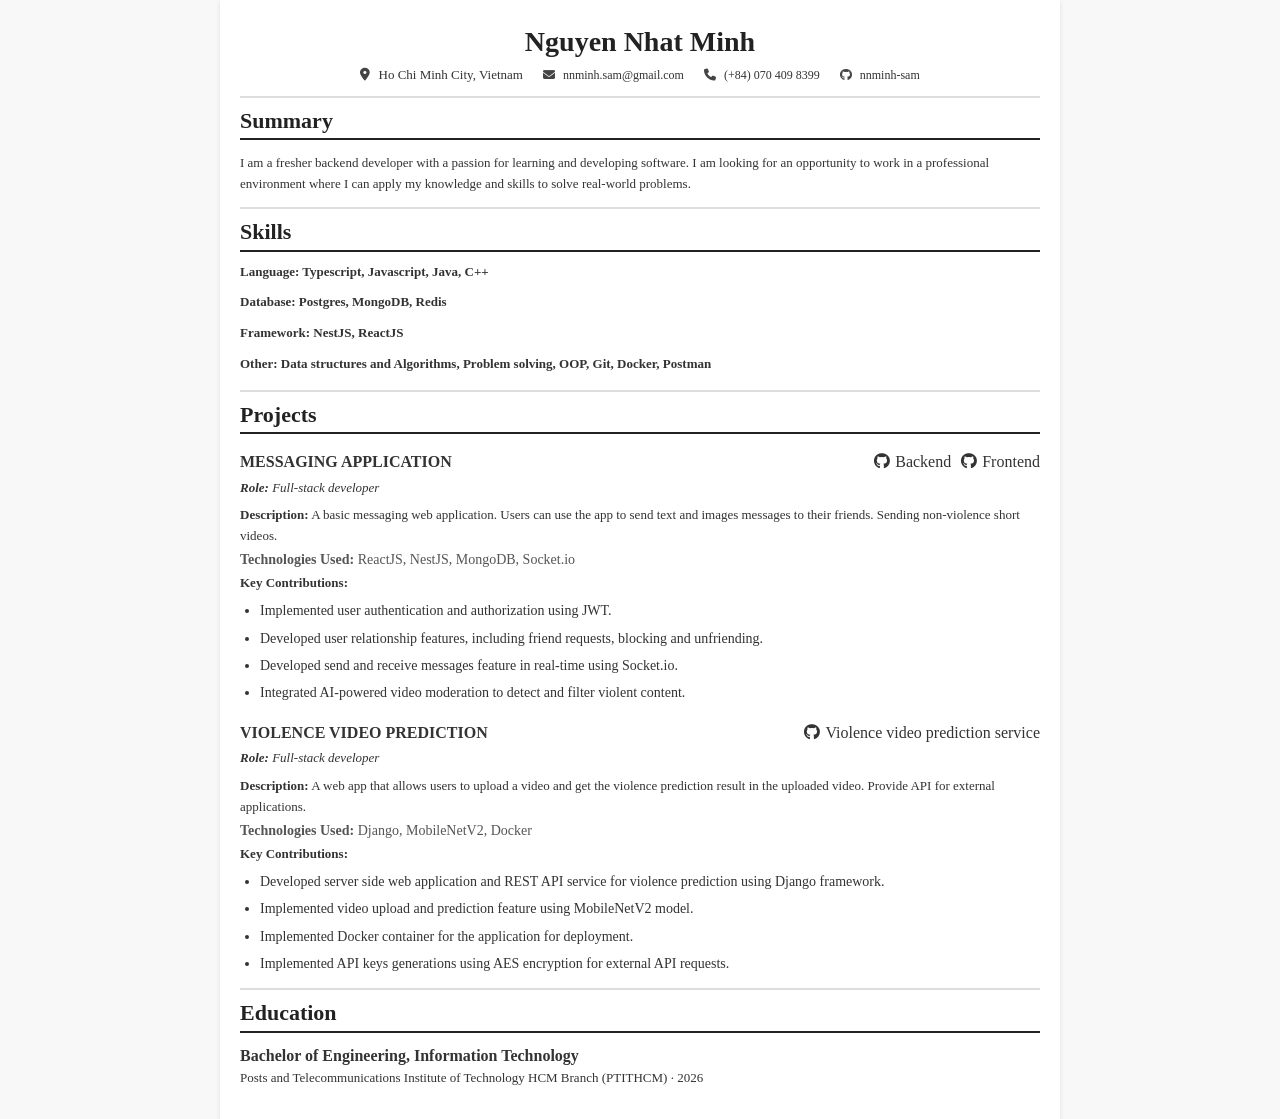
==== index.html @ 878f0161 "initial: Feb 2025 resume - Fresher Backend Developer" ====
<!DOCTYPE html>
<html lang="en">
  <head>
    <meta charset="UTF-8" />
    <meta name="viewport" content="width=device-width, initial-scale=1.0" />
    <link
      rel="stylesheet"
      href="https://cdnjs.cloudflare.com/ajax/libs/font-awesome/6.5.1/css/all.min.css"
    />
    <link rel="stylesheet" href="style.css" />
    <title>Nguyen Nhat Minh - Fresher Backend Developer Resume</title>
  </head>
  <body>
    <div class="cv-container">
      <section class="personal-info">
        <h1 class="full-name">Nguyen Nhat Minh</h1>
        <div class="detail-information">
          <span class="address">
            <i class="fa-solid fa-location-dot"></i>
            Ho Chi Minh City, Vietnam
          </span>
          <span class="email">
            <i class="fa-solid fa-envelope"></i>
            nnminh.sam@gmail.com
          </span>
          <span class="phone-number"
            ><i class="fa-solid fa-phone"></i>
            (+84) 070 409 8399
          </span>
          <span class="github">
            <i class="fa-brands fa-github"></i>
            <a href="https://github.com/nnminh-sam">nnminh-sam</a>
          </span>
        </div>
      </section>

      <section class="summary">
        <div class="divider"></div>
        <h2 class="section-title">Summary</h2>
        <p>
          I am a fresher backend developer with a passion for learning and
          developing software. I am looking for an opportunity to work in a
          professional environment where I can apply my knowledge and skills to
          solve real-world problems.
        </p>
      </section>

      <section class="skills">
        <div class="divider"></div>
        <h2 class="section-title">Skills</h2>
        <strong>
          <p>Language: Typescript, Javascript, Java, C++</p>
        </strong>
        <strong>
          <p>Database: Postgres, MongoDB, Redis</p>
        </strong>
        <strong>
          <p>Framework: NestJS, ReactJS</p>
        </strong>
        <strong>
          <p>
            Other: Data structures and Algorithms, Problem solving, OOP, Git,
            Docker, Postman
          </p>
        </strong>
      </section>

      <section class="projects">
        <div class="divider"></div>
        <h2 class="section-title">Projects</h2>

        <div class="project-item">
          <div class="project-details">
            <h3 class="project-name">Messaging Application</h3>
            <a
              class="github-repo"
              href="https://github.com/nnminh-sam/violence-image-detection-in-messaging-app"
              ><i class="fa-brands fa-github"></i>Backend</a
            >
            <a
              class="github-repo"
              href="https://github.com/nnminh-sam/messaging-frontend-react"
              ><i class="fa-brands fa-github"></i>Frontend</a
            >
          </div>

          <p class="role-container">
            <strong>Role:</strong>
            <span class="role">Full-stack developer</span>
          </p>
          <p class="description">
            <strong>Description:</strong>
            A basic messaging web application. Users can use the app to send
            text and images messages to their friends. Sending non-violence
            short videos.
          </p>
          <p class="technologies-used">
            <strong>Technologies Used:</strong> ReactJS, NestJS, MongoDB,
            Socket.io
          </p>
          <div class="key-achievement">
            <p><strong>Key Contributions:</strong></p>
            <ul>
              <li>
                Implemented user authentication and authorization using JWT.
              </li>
              <li>
                Developed user relationship features, including friend requests,
                blocking and unfriending.
              </li>
              <li>
                Developed send and receive messages feature in real-time using
                Socket.io.
              </li>
              <li>
                Integrated AI-powered video moderation to detect and filter
                violent content.
              </li>
            </ul>
          </div>
        </div>

        <div class="project-item">
          <div class="project-details">
            <h3 class="project-name">Violence video prediction</h3>
            <a
              class="github-repo"
              href="https://github.com/nnminh-sam/violence-prediction-service"
              ><i class="fa-brands fa-github"></i>Violence video prediction
              service</a
            >
          </div>

          <p class="role-container">
            <strong>Role:</strong>
            <span class="role">Full-stack developer</span>
          </p>
          <p class="description">
            <strong>Description:</strong>
            A web app that allows users to upload a video and get the violence
            prediction result in the uploaded video. Provide API for external
            applications.
          </p>
          <p class="technologies-used">
            <strong>Technologies Used:</strong> Django, MobileNetV2, Docker
          </p>
          <div class="key-achievement">
            <p><strong>Key Contributions:</strong></p>
            <ul>
              <li>
                Developed server side web application and REST API service for
                violence prediction using Django framework.
              </li>
              <li>
                Implemented video upload and prediction feature using
                MobileNetV2 model.
              </li>
              <li>
                Implemented Docker container for the application for deployment.
              </li>
              <li>
                Implemented API keys generations using AES encryption for
                external API requests.
              </li>
            </ul>
          </div>
        </div>
      </section>

      <section class="education">
        <div class="divider"></div>
        <h2 class="section-title">Education</h2>

        <div class="education-item">
          <h3 class="degree-and-major">
            <span class="degree">Bachelor of Engineering</span>,
            <span class="major">Information Technology</span>
          </h3>
          <p class="university">
            <span class="name">
              Posts and Telecommunications Institute of Technology HCM Branch
              (PTITHCM)
            </span>
            <span class="delimiter"> · </span>
            <span class="graduation-year"> 2026 </span>
          </p>
        </div>
      </section>
    </div>
  </body>
</html>
---- style.css ----
html,
body {
  background-color: #f8f8f8;
  margin: 0;
  padding: 0;
}

.cv-container {
  background-color: white;
  font-family: Georgia, "Times New Roman", Times, serif;
  font-size: 13px;
  max-width: 800px;
  height: 100%;
  padding: 20px;
  color: #333;
  line-height: 1.6;
  margin: auto;
  box-shadow: 0 2px 5px rgba(0, 0, 0, 0.1);
}

/* Headings */
h1,
h2 {
  color: #222;
  font-weight: bold;
  margin-bottom: 10px;
}

h1 {
  font-size: 28px;
  text-align: center;
}

h2 {
  font-size: 22px;
  margin-top: 10px;
  margin-bottom: 10px;
}

h3 {
  font-size: 16px;
}

a,
a:visited {
  color: inherit;
  text-decoration: none;
}

/* Divider */
.divider {
  display: block;
  width: 100%;
  height: 2px;
  background-color: #ddd;
  margin: 10px 10px 0 0;
}

/* Section */
.section-title {
  border-bottom: 2px solid #222;
  margin-top: 5px;
}

.personal-info .full-name {
  padding: 0;
  margin: 0;
}

.personal-info .detail-information {
  display: flex;
  justify-content: center;
  align-items: center;
  gap: 20px;
  flex-wrap: wrap;
}

.personal-info i {
  margin-right: 5px;
  color: #444;
}

/* Contact Info */
.github,
.email,
.phone-number {
  font-size: 12px;
}

/* Skills */
.skills p {
  margin: 5px 0;
  padding-bottom: 5px;
}

/* Projects */
.projects .project-item {
  margin-top: 15px;
}

.project-details {
  display: flex;
  align-items: center;
  gap: 10px;
  font-size: 16px;
}

.project-item h3 {
  color: #333;
  justify-content: center;
  padding: 0;
  margin: 0;
  flex: 1;
  text-transform: uppercase;
}

.project-item .github-repo i {
  margin-right: 5px;
}

.project-item .role-container {
  margin-top: 2px;
  padding: none;
  font-style: italic;
  margin-bottom: 5px;
}

.project-item p {
  margin: 0;
  padding: 1px 0;
}

.technologies-used {
  font-size: 14px;
  color: #555;
}

.key-achievement ul {
  margin-top: 5px;
  padding-left: 20px;
}

.key-achievement li {
  font-size: 14px;
  margin-bottom: 5px;
}

/* Education */
.education-item h3 {
  margin: 0;
  padding: 0;
}

.university {
  margin: 0;
  margin-bottom: 10px;
  padding: 0;
}

@media print {
  .cv-container {
    box-shadow: none;
    max-width: none;
    margin: 0;
  }

  .divider {
    border-bottom: 1px solid #ddd !important;
    display: block !important;
  }
}

@media (max-width: 600px) {
  .cv-container {
    padding: 10px;
  }

  .project-details {
    flex-direction: column;
    align-items: flex-start;
  }
}
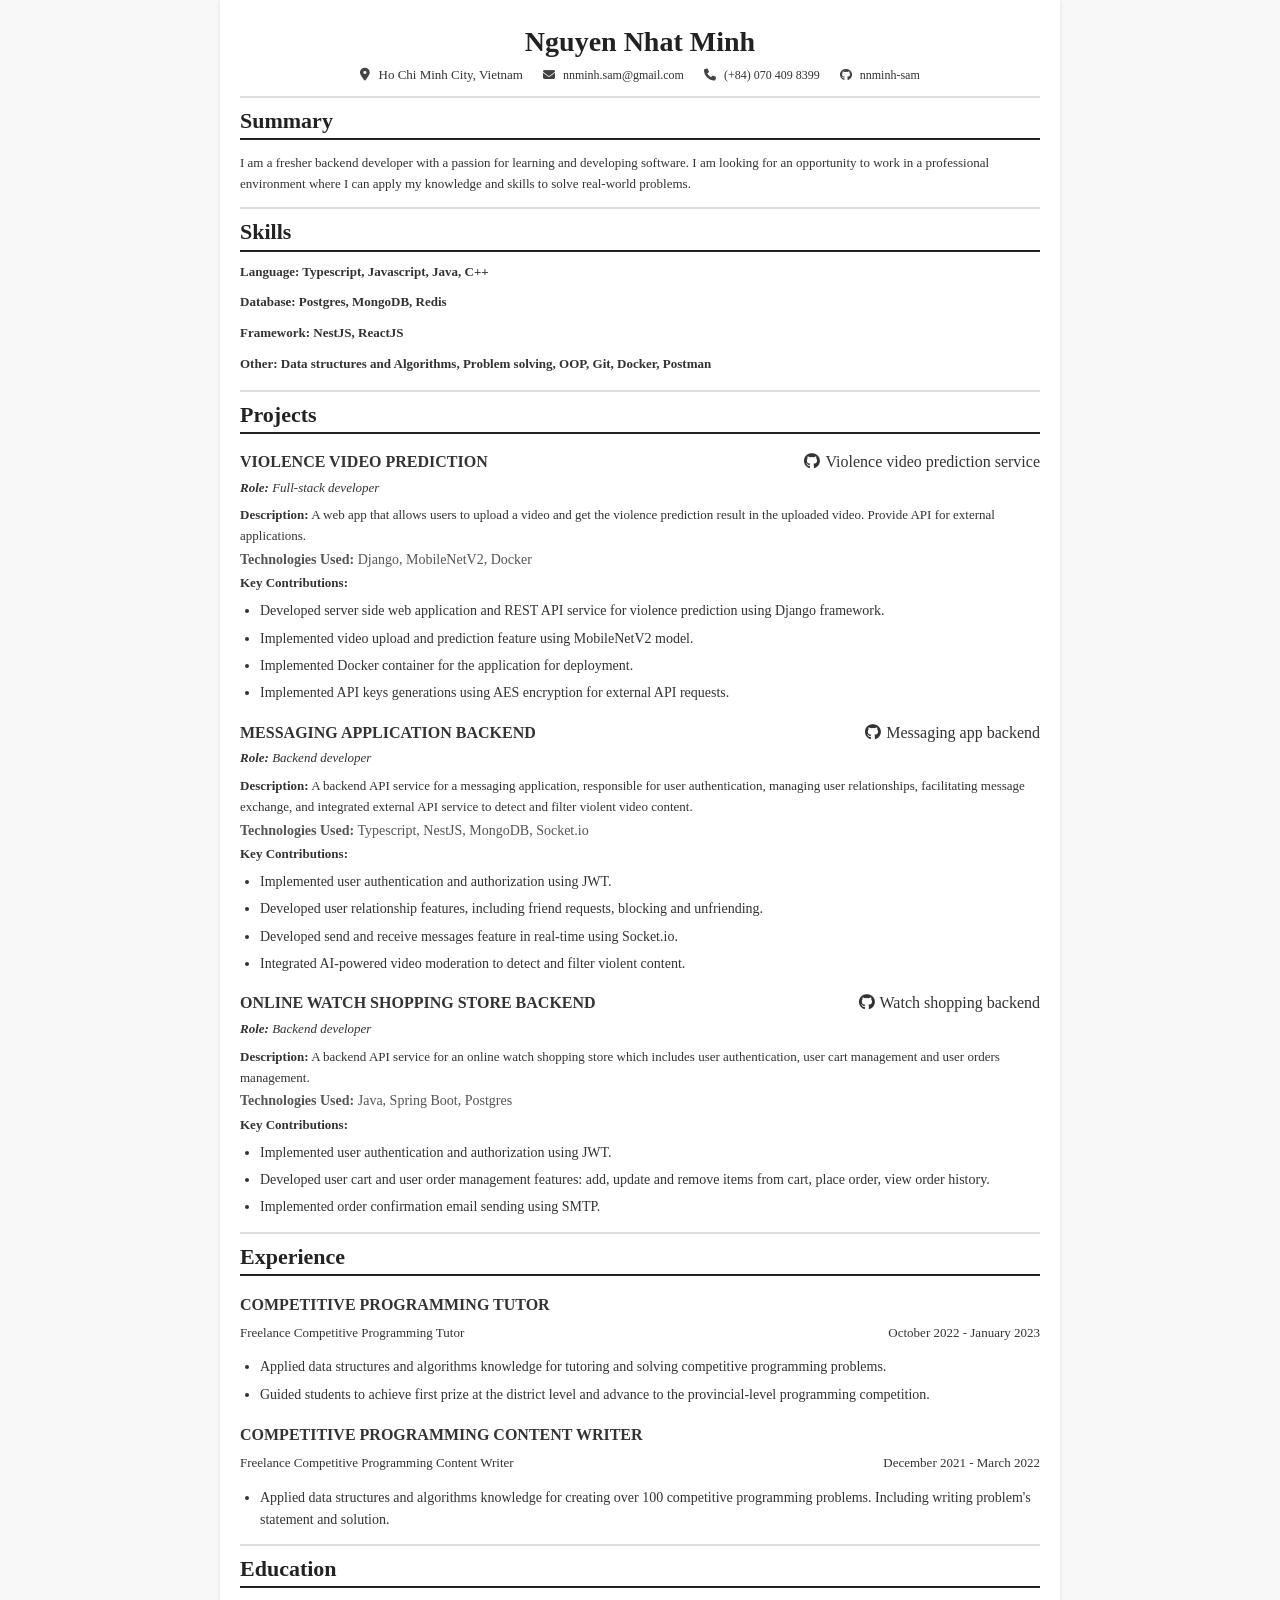
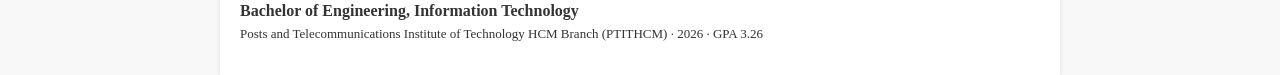
==== commit 7060c297: "update: added experience section" ====
--- a/index.html
+++ b/index.html
@@ -71,57 +71,6 @@
 
         <div class="project-item">
           <div class="project-details">
-            <h3 class="project-name">Messaging Application</h3>
-            <a
-              class="github-repo"
-              href="https://github.com/nnminh-sam/violence-image-detection-in-messaging-app"
-              ><i class="fa-brands fa-github"></i>Backend</a
-            >
-            <a
-              class="github-repo"
-              href="https://github.com/nnminh-sam/messaging-frontend-react"
-              ><i class="fa-brands fa-github"></i>Frontend</a
-            >
-          </div>
-
-          <p class="role-container">
-            <strong>Role:</strong>
-            <span class="role">Full-stack developer</span>
-          </p>
-          <p class="description">
-            <strong>Description:</strong>
-            A basic messaging web application. Users can use the app to send
-            text and images messages to their friends. Sending non-violence
-            short videos.
-          </p>
-          <p class="technologies-used">
-            <strong>Technologies Used:</strong> ReactJS, NestJS, MongoDB,
-            Socket.io
-          </p>
-          <div class="key-achievement">
-            <p><strong>Key Contributions:</strong></p>
-            <ul>
-              <li>
-                Implemented user authentication and authorization using JWT.
-              </li>
-              <li>
-                Developed user relationship features, including friend requests,
-                blocking and unfriending.
-              </li>
-              <li>
-                Developed send and receive messages feature in real-time using
-                Socket.io.
-              </li>
-              <li>
-                Integrated AI-powered video moderation to detect and filter
-                violent content.
-              </li>
-            </ul>
-          </div>
-        </div>
-
-        <div class="project-item">
-          <div class="project-details">
             <h3 class="project-name">Violence video prediction</h3>
             <a
               class="github-repo"
@@ -161,6 +110,148 @@
               <li>
                 Implemented API keys generations using AES encryption for
                 external API requests.
+              </li>
+            </ul>
+          </div>
+        </div>
+
+        <div class="project-item">
+          <div class="project-details">
+            <h3 class="project-name">Messaging Application Backend</h3>
+            <a
+              class="github-repo"
+              href="https://github.com/nnminh-sam/violence-image-detection-in-messaging-app"
+              ><i class="fa-brands fa-github"></i>Messaging app backend</a
+            >
+          </div>
+
+          <p class="role-container">
+            <strong>Role:</strong>
+            <span class="role">Backend developer</span>
+          </p>
+          <p class="description">
+            <strong>Description:</strong>
+            A backend API service for a messaging application, responsible for
+            user authentication, managing user relationships, facilitating
+            message exchange, and integrated external API service to detect and
+            filter violent video content.
+          </p>
+          <p class="technologies-used">
+            <strong>Technologies Used:</strong> Typescript, NestJS, MongoDB,
+            Socket.io
+          </p>
+          <div class="key-achievement">
+            <p><strong>Key Contributions:</strong></p>
+            <ul>
+              <li>
+                Implemented user authentication and authorization using JWT.
+              </li>
+              <li>
+                Developed user relationship features, including friend requests,
+                blocking and unfriending.
+              </li>
+              <li>
+                Developed send and receive messages feature in real-time using
+                Socket.io.
+              </li>
+              <li>
+                Integrated AI-powered video moderation to detect and filter
+                violent content.
+              </li>
+            </ul>
+          </div>
+        </div>
+
+        <div class="project-item">
+          <div class="project-details">
+            <h3 class="project-name">Online Watch Shopping Store Backend</h3>
+            <a
+              class="github-repo"
+              href="https://github.com/nnminh-sam/The-Watchers"
+              ><i class="fa-brands fa-github"></i>Watch shopping backend</a
+            >
+          </div>
+
+          <p class="role-container">
+            <strong>Role:</strong>
+            <span class="role">Backend developer</span>
+          </p>
+          <p class="description">
+            <strong>Description:</strong>
+            A backend API service for an online watch shopping store which
+            includes user authentication, user cart management and user orders
+            management.
+          </p>
+          <p class="technologies-used">
+            <strong>Technologies Used:</strong> Java, Spring Boot, Postgres
+          </p>
+          <div class="key-achievement">
+            <p><strong>Key Contributions:</strong></p>
+            <ul>
+              <li>
+                Implemented user authentication and authorization using JWT.
+              </li>
+              <li>
+                Developed user cart and user order management features: add,
+                update and remove items from cart, place order, view order
+                history.
+              </li>
+              <li>Implemented order confirmation email sending using SMTP.</li>
+            </ul>
+          </div>
+        </div>
+      </section>
+
+      <section class="experience">
+        <div class="divider"></div>
+        <h2 class="section-title">Experience</h2>
+
+        <div class="experience-item">
+          <h3 class="job-title">Competitive Programming Tutor</h3>
+          <p class="job-details">
+            <span class="role">
+              <span class="role">Freelance Competitive Programming Tutor</span>
+            </span>
+            <span class="duration">
+              October 2022
+              <span class="delimiter"> - </span>
+              January 2023
+            </span>
+          </p>
+          <div class="key-achievement">
+            <ul>
+              <li>
+                Applied data structures and algorithms knowledge for tutoring
+                and solving competitive programming problems.
+              </li>
+              <li>
+                Guided students to achieve first prize at the district level and
+                advance to the provincial-level programming competition.
+              </li>
+            </ul>
+          </div>
+        </div>
+
+        <div class="experience-item">
+          <h3 class="job-title">Competitive Programming Content Writer</h3>
+          <p class="job-details">
+            <span class="role">
+              <span class="role"
+                >Freelance Competitive Programming Content Writer</span
+              >
+            </span>
+            <span class="duration">
+              December 2021
+              <span class="delimiter"> - </span>
+              March 2022
+            </span>
+          </p>
+          <div class="key-achievement">
+            <ul>
+              <li>
+                Applied data structures and algorithms knowledge for creating
+                over 100 competitive programming problems. Including writing
+                problem's statement and solution.
               </li>
             </ul>
           </div>
@@ -183,6 +274,8 @@
             </span>
             <span class="delimiter"> · </span>
             <span class="graduation-year"> 2026 </span>
+            <span class="delimiter"> · </span>
+            <span class="graduation-year"> GPA 3.26 </span>
           </p>
         </div>
       </section>
--- a/style.css
+++ b/style.css
@@ -7,7 +7,7 @@
 
 .cv-container {
   background-color: white;
-  font-family: Georgia, "Times New Roman", Times, serif;
+  font-family: Times, serif;
   font-size: 13px;
   max-width: 800px;
   height: 100%;
@@ -145,6 +145,17 @@
   margin-bottom: 5px;
 }
 
+.job-title {
+  text-transform: uppercase;
+  margin-bottom: 5px;
+}
+
+.job-details {
+  display: flex;
+  justify-content: space-between;
+  margin-top: 5px;
+}
+
 /* Education */
 .education-item h3 {
   margin: 0;
@@ -158,10 +169,14 @@
 }
 
 @media print {
+  body {
+    padding: 0;
+    margin: 0;
+  }
+
   .cv-container {
     box-shadow: none;
     max-width: none;
-    margin: 0;
   }
 
   .divider {
@@ -172,6 +187,7 @@
 
 @media (max-width: 600px) {
   .cv-container {
+    /* margin: 10px 0; */
     padding: 10px;
   }
 
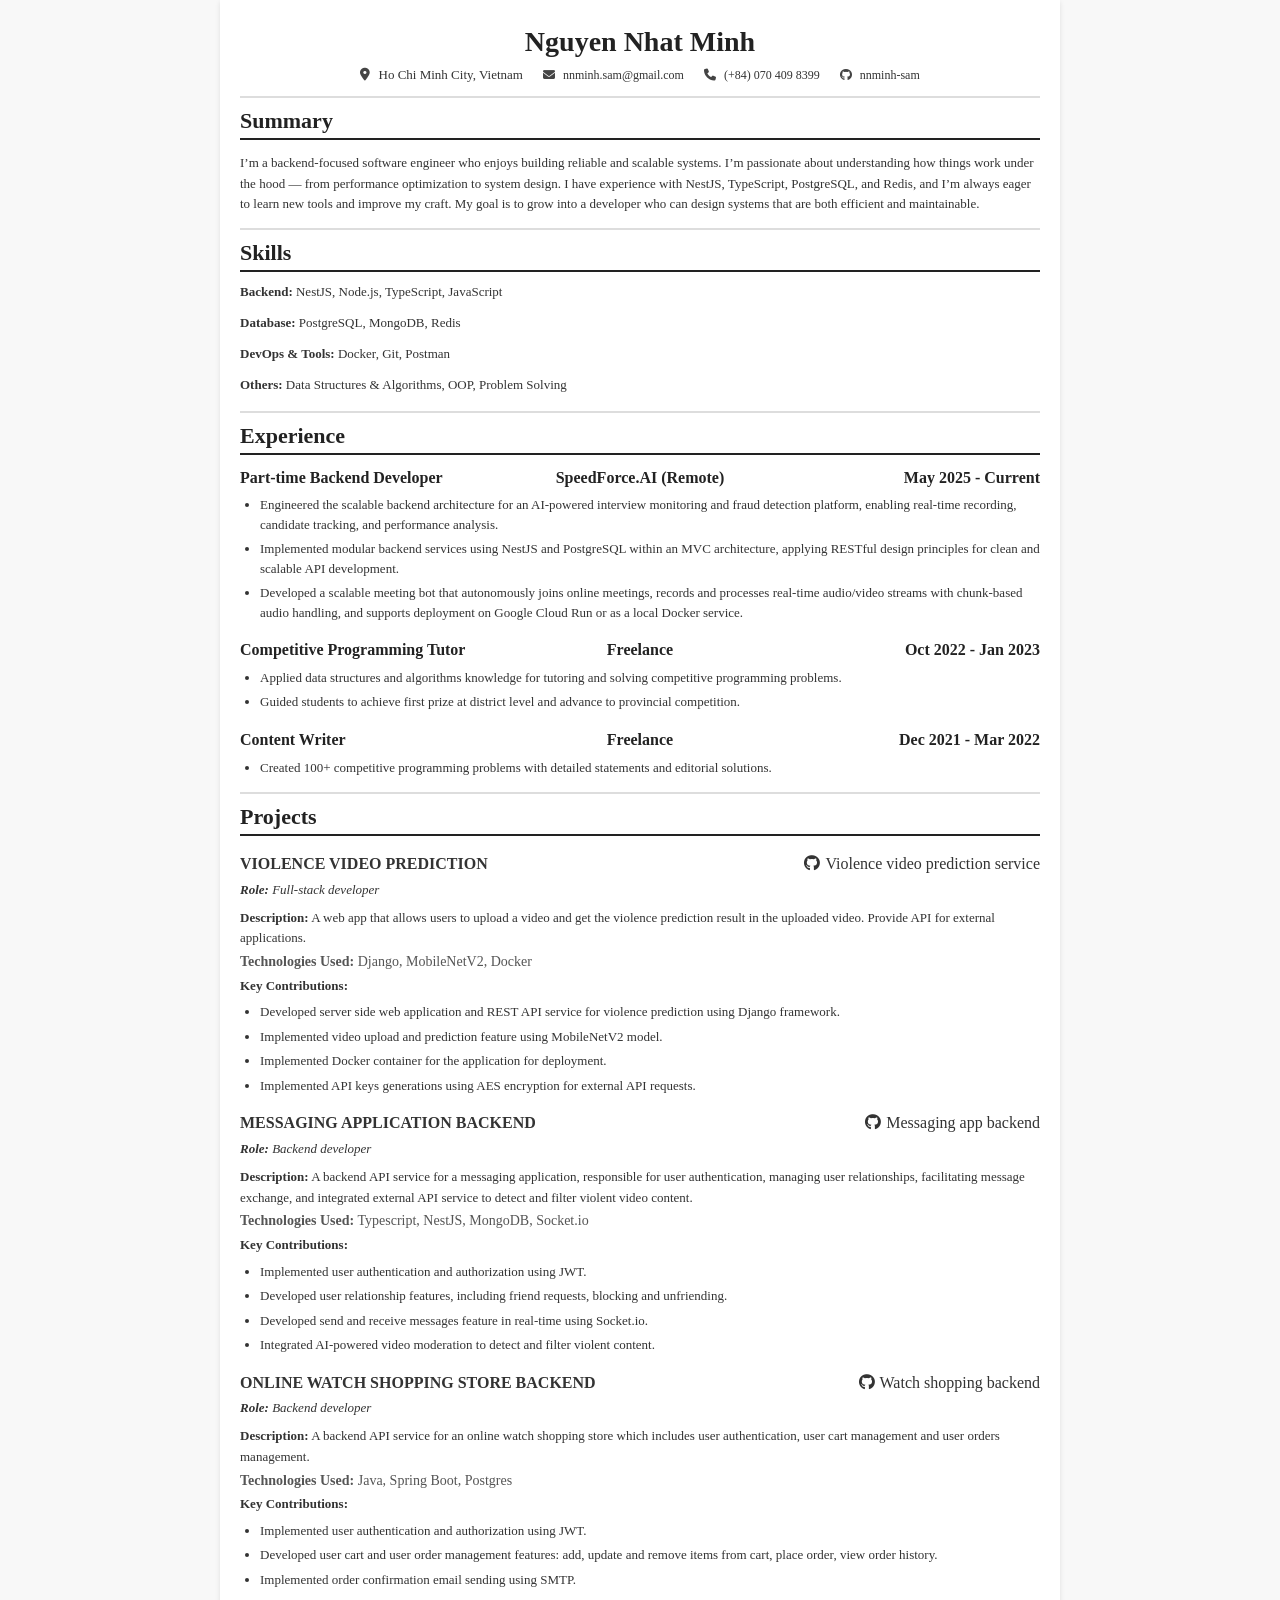
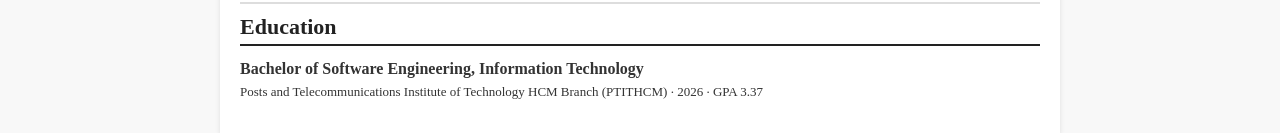
==== commit 4df4d864: "update: udpated experience section" ====
--- a/index.html
+++ b/index.html
@@ -12,6 +12,7 @@
   </head>
   <body>
     <div class="cv-container">
+      <!-- * Confacts & Personal Information Section -->
       <section class="personal-info">
         <h1 class="full-name">Nguyen Nhat Minh</h1>
         <div class="detail-information">
@@ -34,37 +35,106 @@
         </div>
       </section>
 
+      <!-- * Personal Summary Section -->
       <section class="summary">
         <div class="divider"></div>
         <h2 class="section-title">Summary</h2>
         <p>
-          I am a fresher backend developer with a passion for learning and
-          developing software. I am looking for an opportunity to work in a
-          professional environment where I can apply my knowledge and skills to
-          solve real-world problems.
+          I’m a backend-focused software engineer who enjoys building reliable
+          and scalable systems. I’m passionate about understanding how things
+          work under the hood — from performance optimization to system design.
+          I have experience with NestJS, TypeScript, PostgreSQL, and Redis, and
+          I’m always eager to learn new tools and improve my craft. My goal is
+          to grow into a developer who can design systems that are both
+          efficient and maintainable.
         </p>
       </section>
 
+      <!-- * Skill Section -->
       <section class="skills">
         <div class="divider"></div>
         <h2 class="section-title">Skills</h2>
-        <strong>
-          <p>Language: Typescript, Javascript, Java, C++</p>
-        </strong>
-        <strong>
-          <p>Database: Postgres, MongoDB, Redis</p>
-        </strong>
-        <strong>
-          <p>Framework: NestJS, ReactJS</p>
-        </strong>
-        <strong>
-          <p>
-            Other: Data structures and Algorithms, Problem solving, OOP, Git,
-            Docker, Postman
-          </p>
-        </strong>
-      </section>
-
+        <p><strong>Backend:</strong> NestJS, Node.js, TypeScript, JavaScript</p>
+        <p><strong>Database:</strong> PostgreSQL, MongoDB, Redis</p>
+        <p><strong>DevOps & Tools:</strong> Docker, Git, Postman</p>
+        <p>
+          <strong>Others:</strong> Data Structures & Algorithms, OOP, Problem
+          Solving
+        </p>
+      </section>
+
+      <!-- * Experience Section -->
+      <section class="experience">
+        <div class="divider"></div>
+        <h2 class="section-title">Experience</h2>
+
+        <div class="experience-item">
+          <div class="experience-header">
+            <span class="job-title">Part-time Backend Developer</span>
+            <span class="company">SpeedForce.AI (Remote)</span>
+            <span class="duration">May 2025 - Current</span>
+          </div>
+          <div class="key-achievement">
+            <ul>
+              <li>
+                Engineered the scalable backend architecture for an AI-powered
+                interview monitoring and fraud detection platform, enabling
+                real-time recording, candidate tracking, and performance
+                analysis.
+              </li>
+              <li>
+                Implemented modular backend services using NestJS and PostgreSQL
+                within an MVC architecture, applying RESTful design principles
+                for clean and scalable API development.
+              </li>
+              <li>
+                Developed a scalable meeting bot that autonomously joins online
+                meetings, records and processes real-time audio/video streams
+                with chunk-based audio handling, and supports deployment on
+                Google Cloud Run or as a local Docker service.
+              </li>
+            </ul>
+          </div>
+        </div>
+
+        <div class="experience-item">
+          <div class="experience-header">
+            <span class="job-title">Competitive Programming Tutor</span>
+            <span class="company">Freelance</span>
+            <span class="duration">Oct 2022 - Jan 2023</span>
+          </div>
+          <div class="key-achievement">
+            <ul>
+              <li>
+                Applied data structures and algorithms knowledge for tutoring
+                and solving competitive programming problems.
+              </li>
+              <li>
+                Guided students to achieve first prize at district level and
+                advance to provincial competition.
+              </li>
+            </ul>
+          </div>
+        </div>
+
+        <div class="experience-item">
+          <div class="experience-header">
+            <span class="job-title">Content Writer</span>
+            <span class="company">Freelance</span>
+            <span class="duration">Dec 2021 - Mar 2022</span>
+          </div>
+          <div class="key-achievement">
+            <ul>
+              <li>
+                Created 100+ competitive programming problems with detailed
+                statements and editorial solutions.
+              </li>
+            </ul>
+          </div>
+        </div>
+      </section>
+
+      <!-- * Project Section -->
       <section class="projects">
         <div class="divider"></div>
         <h2 class="section-title">Projects</h2>
@@ -202,69 +272,14 @@
         </div>
       </section>
 
-      <section class="experience">
-        <div class="divider"></div>
-        <h2 class="section-title">Experience</h2>
-
-        <div class="experience-item">
-          <h3 class="job-title">Competitive Programming Tutor</h3>
-          <p class="job-details">
-            <span class="role">
-              <span class="role">Freelance Competitive Programming Tutor</span>
-            </span>
-            <span class="duration">
-              October 2022
-              <span class="delimiter"> - </span>
-              January 2023
-            </span>
-          </p>
-          <div class="key-achievement">
-            <ul>
-              <li>
-                Applied data structures and algorithms knowledge for tutoring
-                and solving competitive programming problems.
-              </li>
-              <li>
-                Guided students to achieve first prize at the district level and
-                advance to the provincial-level programming competition.
-              </li>
-            </ul>
-          </div>
-        </div>
-
-        <div class="experience-item">
-          <h3 class="job-title">Competitive Programming Content Writer</h3>
-          <p class="job-details">
-            <span class="role">
-              <span class="role"
-                >Freelance Competitive Programming Content Writer</span
-              >
-            </span>
-            <span class="duration">
-              December 2021
-              <span class="delimiter"> - </span>
-              March 2022
-            </span>
-          </p>
-          <div class="key-achievement">
-            <ul>
-              <li>
-                Applied data structures and algorithms knowledge for creating
-                over 100 competitive programming problems. Including writing
-                problem's statement and solution.
-              </li>
-            </ul>
-          </div>
-        </div>
-      </section>
-
+      <!-- * Education Section -->
       <section class="education">
         <div class="divider"></div>
         <h2 class="section-title">Education</h2>
 
         <div class="education-item">
           <h3 class="degree-and-major">
-            <span class="degree">Bachelor of Engineering</span>,
+            <span class="degree">Bachelor of Software Engineering</span>,
             <span class="major">Information Technology</span>
           </h3>
           <p class="university">
@@ -275,7 +290,7 @@
             <span class="delimiter"> · </span>
             <span class="graduation-year"> 2026 </span>
             <span class="delimiter"> · </span>
-            <span class="graduation-year"> GPA 3.26 </span>
+            <span class="graduation-year"> GPA 3.37 </span>
           </p>
         </div>
       </section>
--- a/style.css
+++ b/style.css
@@ -145,15 +145,60 @@
   margin-bottom: 5px;
 }
 
-.job-title {
-  text-transform: uppercase;
-  margin-bottom: 5px;
-}
-
-.job-details {
+/* Experience */
+.experience-item {
+  margin-bottom: 15px;
+}
+
+.experience-header {
   display: flex;
   justify-content: space-between;
+  align-items: baseline;
+  flex-wrap: wrap;
+  font-size: 16px;
+  font-weight: 600;
+  color: #222;
+  margin-bottom: 5px;
+  font-weight: bolder !important;
+}
+
+.experience-header .job-title {
+  flex: 1 1 30%;
+}
+
+.experience-header .company {
+  flex: 1 1 35%;
+  text-align: center;
+}
+
+.experience-header .duration {
+  flex: 1 1 30%;
+  text-align: right;
+}
+
+.key-achievement ul {
   margin-top: 5px;
+  padding-left: 20px;
+}
+
+.key-achievement li {
+  font-size: 13px;
+  margin-bottom: 5px;
+  line-height: 1.5;
+}
+
+/* Optional tweak for smaller screens */
+@media (max-width: 600px) {
+  .experience-header {
+    flex-direction: column;
+    align-items: flex-start;
+    gap: 3px;
+  }
+
+  .experience-header .company,
+  .experience-header .duration {
+    text-align: left;
+  }
 }
 
 /* Education */
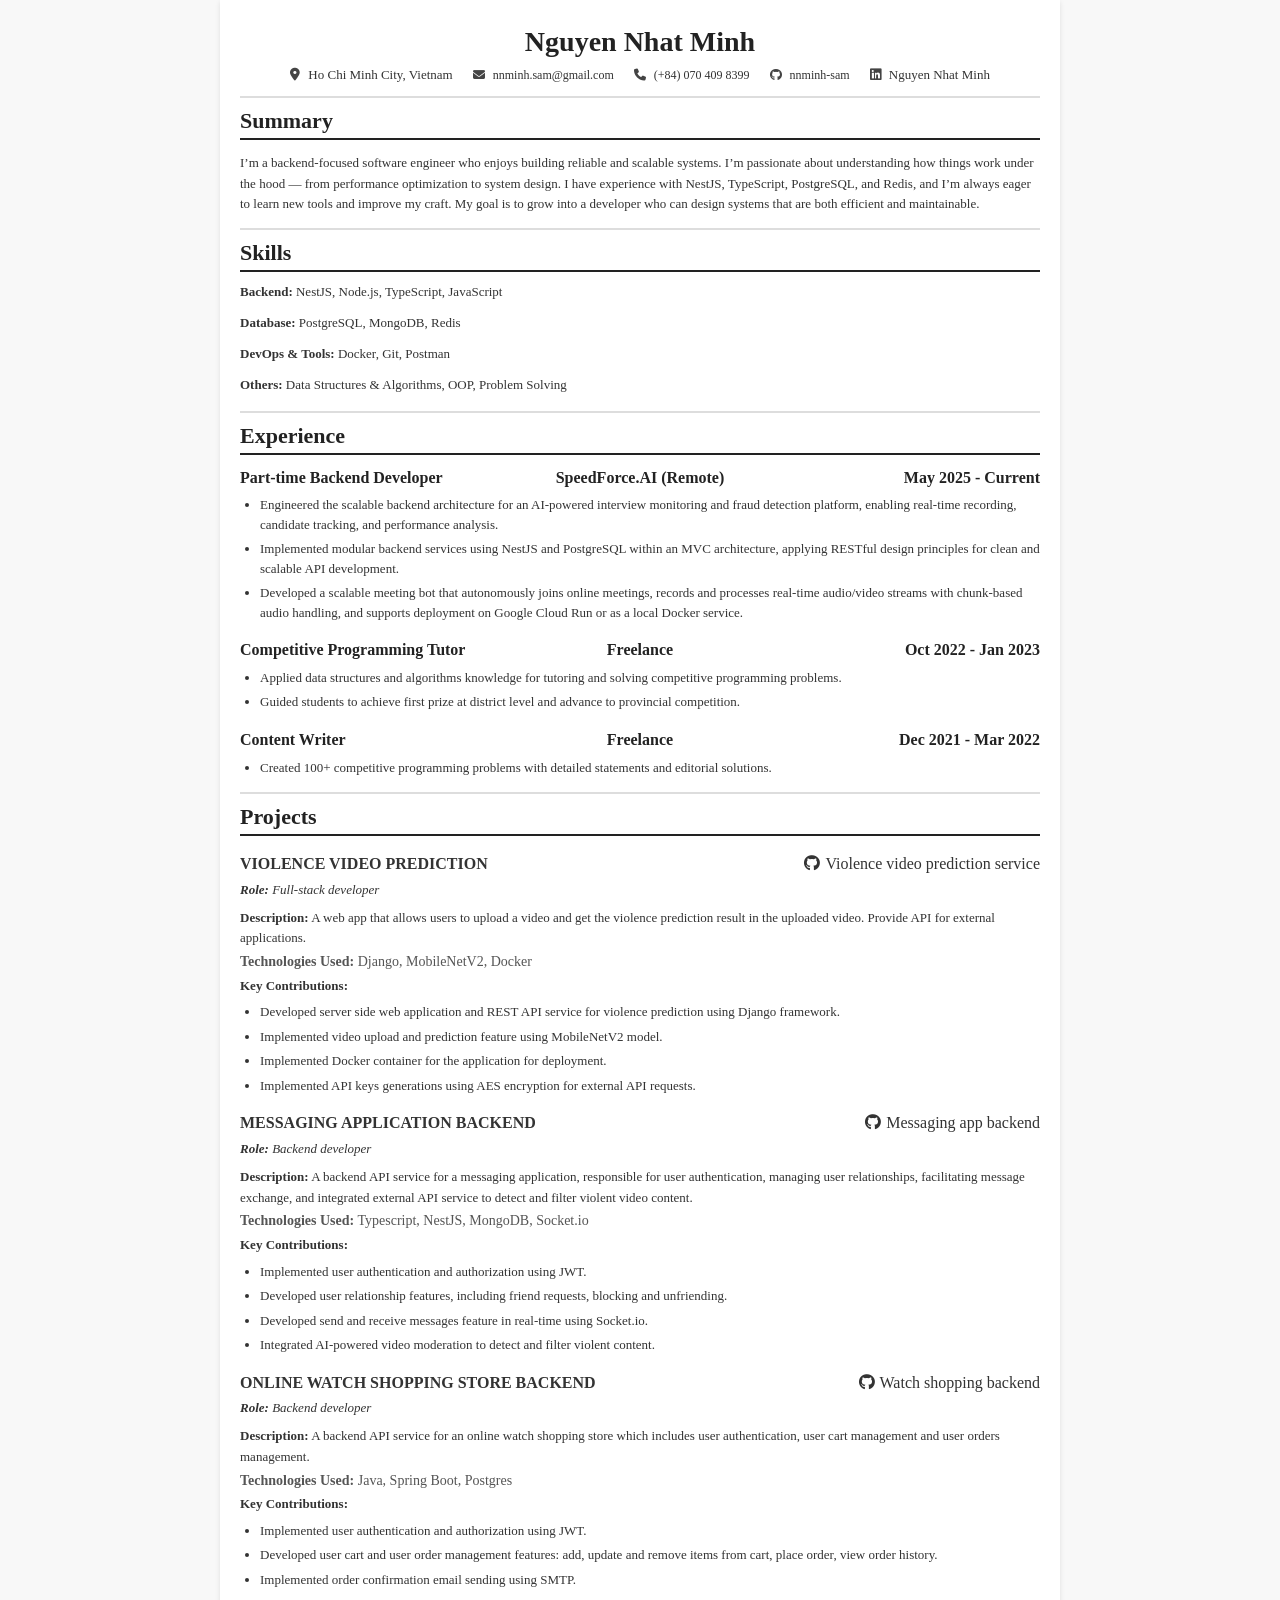
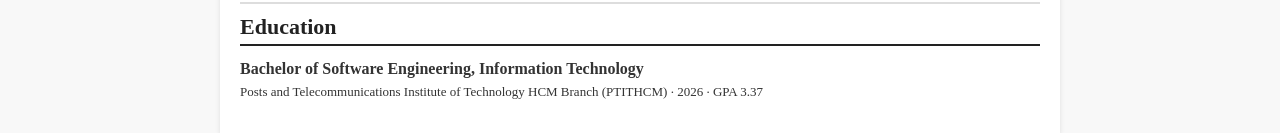
==== commit ee1a5ed6: "update: added linkedin and rename title" ====
--- a/index.html
+++ b/index.html
@@ -8,7 +8,7 @@
       href="https://cdnjs.cloudflare.com/ajax/libs/font-awesome/6.5.1/css/all.min.css"
     />
     <link rel="stylesheet" href="style.css" />
-    <title>Nguyen Nhat Minh - Fresher Backend Developer Resume</title>
+    <title>Backend Developer Resume</title>
   </head>
   <body>
     <div class="cv-container">
@@ -31,6 +31,12 @@
           <span class="github">
             <i class="fa-brands fa-github"></i>
             <a href="https://github.com/nnminh-sam">nnminh-sam</a>
+          </span>
+          <span class="linkedin">
+            <i class="fa-brands fa-linkedin"></i>
+            <a href="https://www.linkedin.com/in/nnminh1803/"
+              >Nguyen Nhat Minh</a
+            >
           </span>
         </div>
       </section>
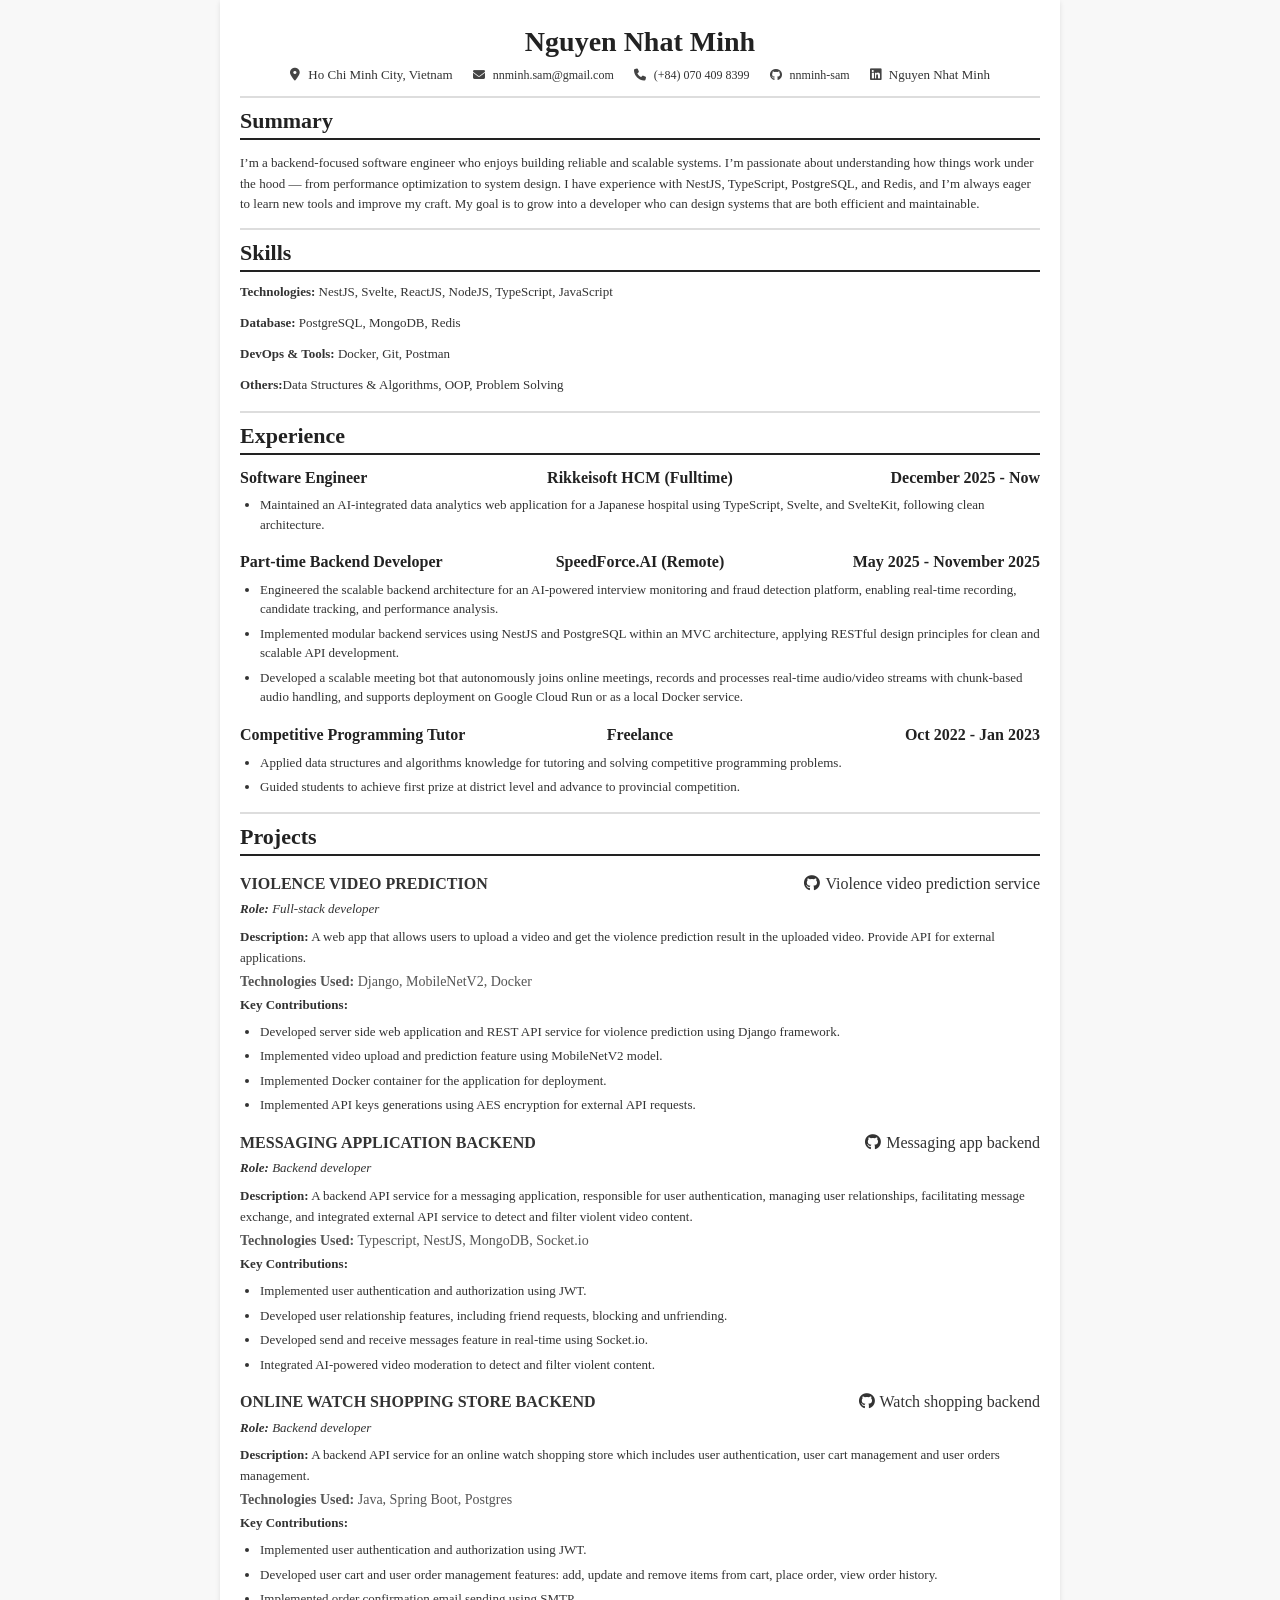
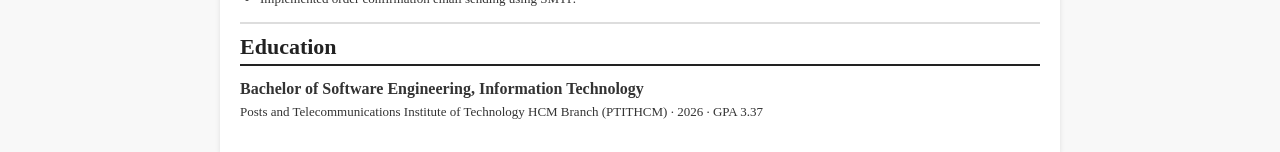
==== commit 2690b092: "update: add new work exp" ====
--- a/index.html
+++ b/index.html
@@ -1,4 +1,4 @@
-<!DOCTYPE html>
+<!doctype html>
 <html lang="en">
   <head>
     <meta charset="UTF-8" />
@@ -60,11 +60,14 @@
       <section class="skills">
         <div class="divider"></div>
         <h2 class="section-title">Skills</h2>
-        <p><strong>Backend:</strong> NestJS, Node.js, TypeScript, JavaScript</p>
+        <p>
+          <strong>Technologies:</strong> NestJS, Svelte, ReactJS, NodeJS,
+          TypeScript, JavaScript
+        </p>
         <p><strong>Database:</strong> PostgreSQL, MongoDB, Redis</p>
         <p><strong>DevOps & Tools:</strong> Docker, Git, Postman</p>
         <p>
-          <strong>Others:</strong> Data Structures & Algorithms, OOP, Problem
+          <strong>Others:</strong>Data Structures & Algorithms, OOP, Problem
           Solving
         </p>
       </section>
@@ -73,12 +76,29 @@
       <section class="experience">
         <div class="divider"></div>
         <h2 class="section-title">Experience</h2>
+
+        <div class="experience-item">
+          <div class="experience-header">
+            <span class="job-title">Software Engineer</span>
+            <span class="company">Rikkeisoft HCM (Fulltime)</span>
+            <span class="duration">December 2025 - Now</span>
+          </div>
+          <div class="key-achievement">
+            <ul>
+              <li>
+                Maintained an AI-integrated data analytics web application for a
+                Japanese hospital using TypeScript, Svelte, and SvelteKit,
+                following clean architecture.
+              </li>
+            </ul>
+          </div>
+        </div>
 
         <div class="experience-item">
           <div class="experience-header">
             <span class="job-title">Part-time Backend Developer</span>
             <span class="company">SpeedForce.AI (Remote)</span>
-            <span class="duration">May 2025 - Current</span>
+            <span class="duration">May 2025 - November 2025</span>
           </div>
           <div class="key-achievement">
             <ul>
@@ -118,22 +138,6 @@
               <li>
                 Guided students to achieve first prize at district level and
                 advance to provincial competition.
-              </li>
-            </ul>
-          </div>
-        </div>
-
-        <div class="experience-item">
-          <div class="experience-header">
-            <span class="job-title">Content Writer</span>
-            <span class="company">Freelance</span>
-            <span class="duration">Dec 2021 - Mar 2022</span>
-          </div>
-          <div class="key-achievement">
-            <ul>
-              <li>
-                Created 100+ competitive programming problems with detailed
-                statements and editorial solutions.
               </li>
             </ul>
           </div>
